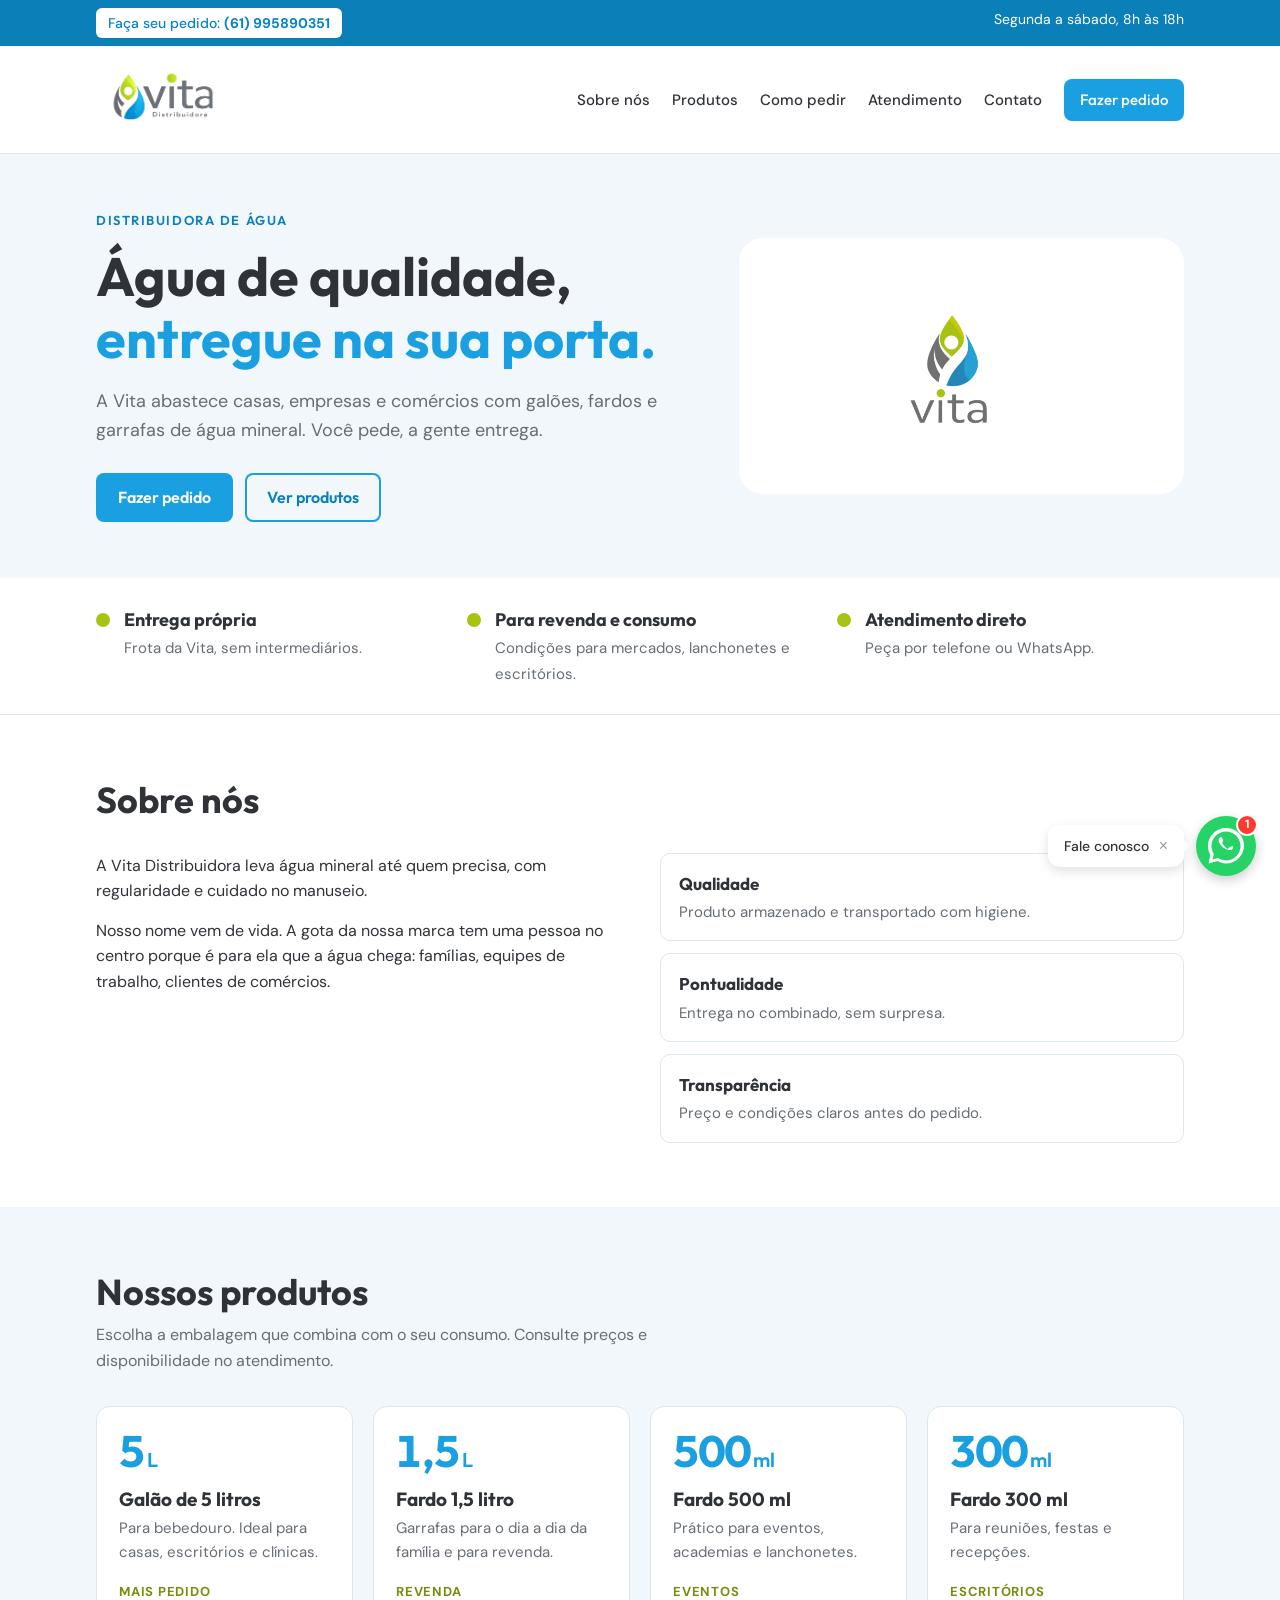
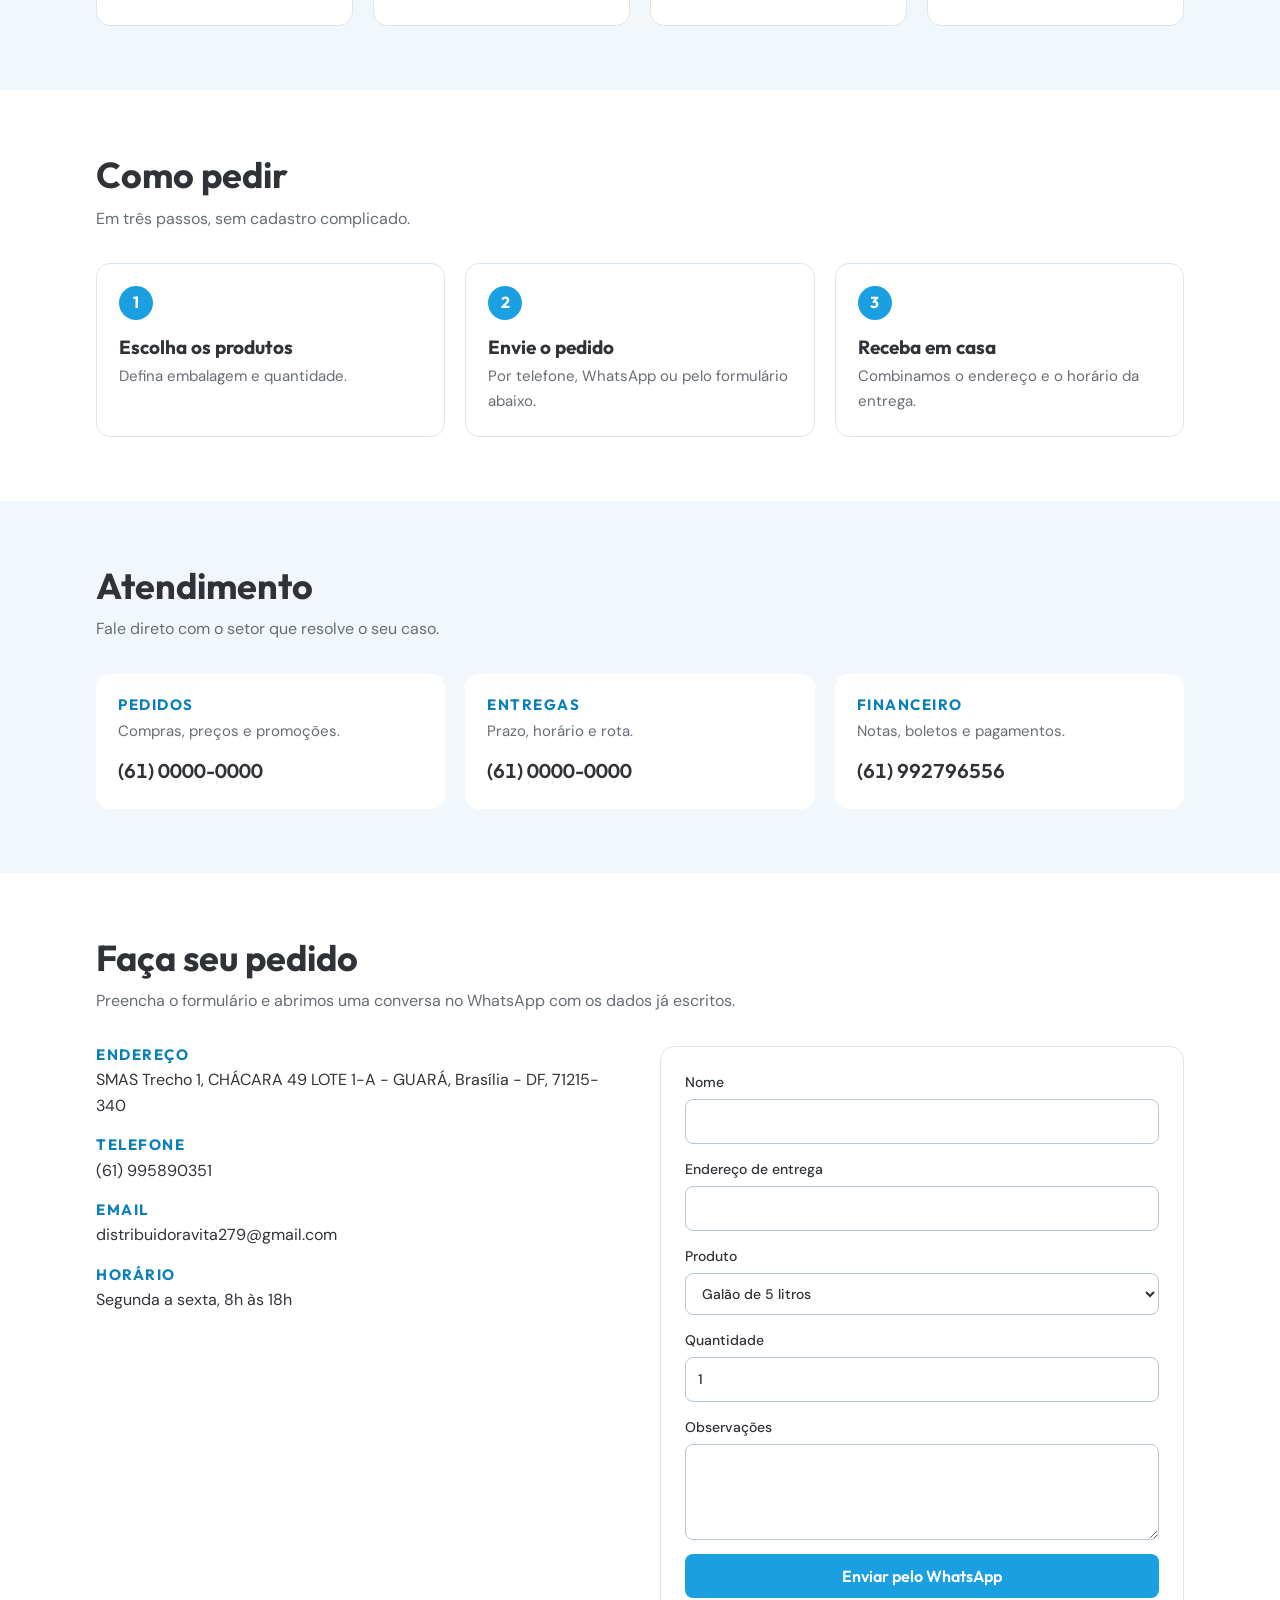
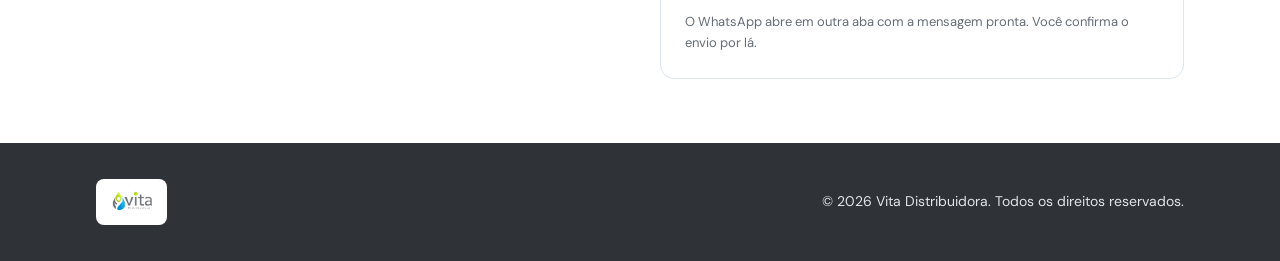
==== index.html @ 611e16b4 "primeiro commit" ====
<!doctype html>
<html lang="pt-BR">
<head>
  <meta charset="utf-8">
  <meta name="viewport" content="width=device-width, initial-scale=1, viewport-fit=cover">
  <title>Vita Distribuidora</title>
  <meta name="description" content="Vita Distribuidora: galões, fardos e garrafas de água mineral entregues na sua porta.">

  <link rel="preconnect" href="https://fonts.googleapis.com">
  <link rel="preconnect" href="https://fonts.gstatic.com" crossorigin>
  <link rel="stylesheet" href="https://fonts.googleapis.com/css2?family=DM+Sans:wght@400;500;700&family=Outfit:wght@400;500;600;700&display=swap">
  <link rel="stylesheet" href="style.css">
</head>





<body>

 <div class="topbar">
    <div class="wrap">
      <a href="https://wa.me/5561995890351?text=Olá!%20Quero%20fazer%20um%20pedido." target="_blank" rel="noopener" class="topbar-whatsapp">
        Faça seu pedido: <b>(61) 995890351</b>
      </a>
      <span>Segunda a sábado, 8h às 18h</span>
    </div>
  </div>

  <header class="site-header">
    <div class="wrap">
      <a class="brand" href="#inicio" aria-label="Vita Distribuidora, início">
        <img src="img/logo-horizontal.png" alt="Vita Distribuidora">
      </a>
      <nav aria-label="Principal">
        <ul class="menu">
          <li class="hide-small"><a href="#sobre">Sobre nós</a></li>
          <li class="hide-small"><a href="#produtos">Produtos</a></li>
          <li class="hide-small"><a href="#pedido">Como pedir</a></li>
          <li class="hide-small"><a href="#atendimento">Atendimento</a></li>
          <li><a href="#contato">Contato</a></li>
          <li><a class="btn" href="#contato">Fazer pedido</a></li>
        </ul>
      </nav>
    </div>
  </header>

  <main id="inicio">

    <section class="hero">
      <div class="wrap">
        <div>
          <p class="eyebrow">Distribuidora de água</p>
          <h1>Água de qualidade, <span>entregue na sua porta.</span></h1>
          <p class="lead">A Vita abastece casas, empresas e comércios com galões, fardos e garrafas de água mineral. Você pede, a gente entrega.</p>
          <div class="actions">
            <a class="btn" href="#contato">Fazer pedido</a>
            <a class="btn ghost" href="#produtos">Ver produtos</a>
          </div>
        </div>
        <div class="art">
          <img src="img/logo-vertical.png" alt="Logo da Vita: gota com uma figura humana">
        </div>
      </div>
    </section>

    <div class="perks">
      <div class="wrap">
        <div class="perk"><i></i><div><b>Entrega própria</b><span>Frota da Vita, sem intermediários.</span></div></div>
        <div class="perk"><i></i><div><b>Para revenda e consumo</b><span>Condições para mercados, lanchonetes e escritórios.</span></div></div>
        <div class="perk"><i></i><div><b>Atendimento direto</b><span>Peça por telefone ou WhatsApp.</span></div></div>
      </div>
    </div>

    <section class="block" id="sobre">
      <div class="wrap">
        <div class="head"><h2>Sobre nós</h2></div>
        <div class="about">
          <div>
            <p>A Vita Distribuidora leva água mineral até quem precisa, com regularidade e cuidado no manuseio.</p>
            <p>Nosso nome vem de vida. A gota da nossa marca tem uma pessoa no centro porque é para ela que a água chega: famílias, equipes de trabalho, clientes de comércios.</p>
          </div>
          <ul class="values">
            <li><b>Qualidade</b><span>Produto armazenado e transportado com higiene.</span></li>
            <li><b>Pontualidade</b><span>Entrega no combinado, sem surpresa.</span></li>
            <li><b>Transparência</b><span>Preço e condições claros antes do pedido.</span></li>
          </ul>
        </div>
      </div>
    </section>

    <section class="block soft" id="produtos">
      <div class="wrap">
        <div class="head">
          <h2>Nossos produtos</h2>
          <p>Escolha a embalagem que combina com o seu consumo. Consulte preços e disponibilidade no atendimento.</p>
        </div>
        <div class="products">
          <article class="product">
            <div class="size">5<small>L</small></div>
            <h3>Galão de 5 litros</h3>
            <p>Para bebedouro. Ideal para casas, escritórios e clínicas.</p>
            <span class="tag">Mais pedido</span>
          </article>
          <article class="product">
            <div class="size">1,5<small>L</small></div>
            <h3>Fardo 1,5 litro</h3>
            <p>Garrafas para o dia a dia da família e para revenda.</p>
            <span class="tag">Revenda</span>
          </article>
          <article class="product">
            <div class="size">500<small>ml</small></div>
            <h3>Fardo 500 ml</h3>
            <p>Prático para eventos, academias e lanchonetes.</p>
            <span class="tag">Eventos</span>
          </article>
          <article class="product">
            <div class="size">300<small>ml</small></div>
            <h3>Fardo 300 ml</h3>
            <p>Para reuniões, festas e recepções.</p>
            <span class="tag">Escritórios</span>
          </article>
        </div>
      </div>
    </section>

    <section class="block" id="pedido">
      <div class="wrap">
        <div class="head">
          <h2>Como pedir</h2>
          <p>Em três passos, sem cadastro complicado.</p>
        </div>
        <ol class="steps">
          <li><b>Escolha os produtos</b><span>Defina embalagem e quantidade.</span></li>
          <li><b>Envie o pedido</b><span>Por telefone, WhatsApp ou pelo formulário abaixo.</span></li>
          <li><b>Receba em casa</b><span>Combinamos o endereço e o horário da entrega.</span></li>
        </ol>
      </div>
    </section>

    <section class="block soft" id="atendimento">
      <div class="wrap">
        <div class="head">
          <h2>Atendimento</h2>
          <p>Fale direto com o setor que resolve o seu caso.</p>
        </div>
        <div class="depts">
          <div class="dept"><h3>Pedidos</h3><p>Compras, preços e promoções.</p><div class="tel">(61) 0000-0000</div></div>
          <div class="dept"><h3>Entregas</h3><p>Prazo, horário e rota.</p><div class="tel">(61) 0000-0000</div></div>
          <div class="dept"><h3>Financeiro</h3><p>Notas, boletos e pagamentos.</p><div class="tel"> (61) 992796556 </div></div>
        </div>
      </div>
    </section>

    <section class="block" id="contato">
      <div class="wrap">
        <div class="head">
          <h2>Faça seu pedido</h2>
          <p>Preencha o formulário e abrimos uma conversa no WhatsApp com os dados já escritos.</p>
        </div>
        <div class="contact">
          <div class="info">
            <div><h3>Endereço</h3><p>SMAS Trecho 1, CHÁCARA 49 LOTE 1-A - GUARÁ, Brasília - DF, 71215-340</p></div>
            <div><h3>Telefone</h3><p>(61) 995890351</p></div>
            <div><h3>Email</h3><p> distribuidoravita279@gmail.com</p></div>
            <div><h3>Horário</h3><p>Segunda a sexta, 8h às 18h</p></div>
          </div>

          <form id="pedido-form">
            <label for="f-nome">Nome
              <input id="f-nome" name="nome" autocomplete="name" required>
            </label>
            <label for="f-end">Endereço de entrega
              <input id="f-end" name="endereco" autocomplete="street-address" required>
            </label>
            <label for="f-prod">Produto
              <select id="f-prod" name="produto">
                <option>Galão de 5 litros</option>
                <option>Fardo 1,5 litro</option>
                <option>Fardo 500 ml</option>
                <option>Fardo 300 ml</option>
              </select>
            </label>
            <label for="f-qtd">Quantidade
              <input id="f-qtd" name="qtd" type="number" min="1" value="1" required>
            </label>
            <label for="f-obs">Observações
              <textarea id="f-obs" name="obs"></textarea>
            </label>
            <button class="btn" type="submit">Enviar pelo WhatsApp</button>
            <p class="note">O WhatsApp abre em outra aba com a mensagem pronta. Você confirma o envio por lá.</p>
          </form>
        </div>
      </div>
    </section>

  </main>

  <footer class="site-footer">
    <div class="wrap">
      <img src="img/logo-horizontal.png" alt="Vita Distribuidora">
      <span>© 2026 Vita Distribuidora. Todos os direitos reservados.</span>
    </div>
  </footer>

  <!-- Chamada para o arquivo JavaScript externo -->
  <script src="script.js"></script>



<!-- Botão Flutuante do WhatsApp -->
<div class="whatsapp-float-container">
  <div class="whatsapp-tooltip">
    <span>Fale conosco</span>
    <button class="whatsapp-close" onclick="this.parentElement.style.display='none';">&times;</button>
  </div>
  <a href="https://wa.me/5561995890351?text=Olá!%20Quero%20fazer%20um%20pedido." target="_blank" rel="noopener" class="whatsapp-float-btn" aria-label="Fale conosco pelo WhatsApp">
    <span class="whatsapp-badge">1</span>
    <!-- Ícone SVG do WhatsApp -->
    <svg viewBox="0 0 32 32" class="whatsapp-icon">
      <path d="M19.11 17.205c-.372 0-1.088 1.39-1.518 1.39a.63.63 0 0 1-.315-.1c-.802-.402-1.675-1.28-2.4-2.03-.994-.977-1.748-2.129-2.246-3.375a.507.507 0 0 1 .11-.582c.135-.135.32-.395.482-.584.163-.192.227-.312.332-.51s.054-.37-.027-.518c-.08-.148-.683-1.646-.936-2.25-.246-.588-.497-.508-.687-.518-.177-.01-.38-.01-.58-.01s-.525.075-.8.37c-.276.295-1.056 1.03-1.056 2.515s1.082 2.92 1.232 3.12c.15.2 2.123 3.24 5.144 4.542 2.872 1.242 3.454.996 4.072.932.617-.064 1.99-.814 2.268-1.597.278-.783.278-1.455.194-1.597-.083-.142-.304-.222-.677-.404z" fill="#FFF"/>
      <path d="M16 0C7.164 0 0 7.164 0 16c0 2.825.736 5.48 2.025 7.794L.5 31.5l7.925-2.072C10.706 30.73 13.292 31.5 16 31.5c8.836 0 16-7.164 16-16S24.836 0 16 0zm0 28.91c-2.457 0-4.735-.706-6.662-1.923l-.478-.303-4.966 1.298 1.324-4.838-.312-.5C3.766 20.472 3.09 18.315 3.09 16c0-7.124 5.786-12.91 12.91-12.91s12.91 5.786 12.91 12.91-5.786 12.91-12.91 12.91z" fill="#FFF"/>
    </svg>
  </a>
</div>



</body>
</html>
---- style.css ----
/* ==========================================================
   Vita Distribuidora — estilos
   Tema claro fixo, para as logos cinza ficarem legíveis.
   ========================================================== */

/* ---------- Variáveis ---------- */
:root {
  --bg: #ffffff;
  --soft: #f1f7fb;
  --ink: #2f3338;
  --muted: #666d75;
  --blue: #1a9fe0;
  --blue-dark: #0b7fb8;
  --green: #a8c312;
  --line: #dce6ee;
  --field-border: #b9c7d2;
  --footer-text: #dfe5ea;
  --font-display: "Outfit", "Segoe UI", system-ui, sans-serif;
  --font-body: "DM Sans", "Segoe UI", system-ui, sans-serif;
  color-scheme: light;
}

/* ---------- Base ---------- */
* { box-sizing: border-box; }
html { scroll-behavior: smooth; }

body {
  background: var(--bg);
  color: var(--ink);
  font-family: var(--font-body);
  font-size: 16px;
  line-height: 1.6;
  margin: 0;
}

h1, h2, h3 {
  font-family: var(--font-display);
  line-height: 1.15;
  margin: 0;
  text-wrap: balance;
  color: var(--ink);
}
p { margin: 0; }
a { color: inherit; }
:focus-visible { outline: 3px solid var(--blue); outline-offset: 2px; }

.wrap {
  max-width: 1120px;
  margin: 0 auto;
  padding-left: max(16px, env(safe-area-inset-left, 0px));
  padding-right: max(16px, env(safe-area-inset-right, 0px));
}

/* ---------- Botões ---------- */
.btn {
  display: inline-block;
  background: var(--blue);
  color: #fff;
  font-family: var(--font-display);
  font-weight: 600;
  font-size: 16px;
  text-decoration: none;
  padding: 12px 22px;
  border-radius: 8px;
  border: 0;
  cursor: pointer;
}
.btn:hover { background: var(--blue-dark); }
.btn.ghost { background: transparent; color: var(--blue-dark); box-shadow: inset 0 0 0 2px var(--blue); }
.btn.ghost:hover { background: var(--soft); }

/* ---------- Barra superior ---------- */
.topbar { background: var(--blue-dark); color: #fff; font-size: 14px; }
.topbar .wrap {
  display: flex;
  justify-content: space-between;
  flex-wrap: wrap;
  gap: 8px 24px;
  padding-block: 8px;
}
.topbar b { font-weight: 700; }

/* ---------- Cabeçalho e menu ---------- */
.site-header {
  background: var(--bg);
  border-bottom: 1px solid var(--line);
  position: sticky;
  top: env(safe-area-inset-top, 0px);
  z-index: 20;
}
/* cobre a área do topo em celulares com entalhe */
body::before {
  content: "";
  position: fixed;
  inset: 0 0 auto;
  height: env(safe-area-inset-top, 0px);
  background: var(--bg);
  z-index: 30;
}
.site-header .wrap {
  display: flex;
  align-items: center;
  justify-content: space-between;
  gap: 16px;
  padding-block: 10px;
}
.brand img { height: 54px; width: auto; display: block; }

.menu { list-style: none; display: flex; align-items: center; gap: 22px; margin: 0; padding: 0; }
.menu a { text-decoration: none; font-weight: 500; font-size: 15px; color: var(--ink); }
.menu a:hover { color: var(--blue-dark); }
.menu .btn { color: #fff; padding: 9px 16px; font-size: 15px; }
.menu .btn:hover { color: #fff; }

/* ---------- Hero ---------- */
.hero { background: var(--soft); }
.hero .wrap {
  display: grid;
  grid-template-columns: 1.15fr 0.85fr;
  gap: 40px;
  align-items: center;
  padding-block: 56px;
}
.eyebrow {
  font-family: var(--font-display);
  font-size: 13px;
  font-weight: 600;
  letter-spacing: 0.12em;
  text-transform: uppercase;
  color: var(--blue-dark);
  margin-bottom: 14px;
}
.hero h1 { font-size: clamp(32px, 5vw, 54px); font-weight: 700; }
.hero h1 span { color: var(--blue); }
.hero .lead { margin-top: 18px; font-size: 18px; color: var(--muted); max-width: 52ch; }
.hero .actions { margin-top: 28px; display: flex; flex-wrap: wrap; gap: 12px; }
.hero .art {
  background: var(--bg);
  border-radius: 24px;
  padding: 28px;
  display: flex;
  justify-content: center;
  min-width: 0;
}
.hero .art img { width: 100%; max-width: 300px; height: auto; display: block; }

/* ---------- Diferenciais ---------- */
.perks { border-bottom: 1px solid var(--line); }
.perks .wrap {
  display: grid;
  grid-template-columns: repeat(3, 1fr);
  gap: 24px;
  padding-block: 28px;
}
.perk { display: flex; align-items: flex-start; gap: 14px; min-width: 0; }
.perk i { flex: none; width: 14px; height: 14px; border-radius: 50%; background: var(--green); margin-top: 7px; }
.perk b { display: block; font-family: var(--font-display); font-size: 18px; }
.perk span { color: var(--muted); font-size: 15px; }

/* ---------- Seções (estrutura comum) ---------- */
.block { padding-block: 64px; scroll-margin-top: 80px; }
.block.soft { background: var(--soft); }
.head { margin-bottom: 32px; max-width: 60ch; }
.head h2 { font-size: clamp(26px, 3.4vw, 36px); font-weight: 700; }
.head p { margin-top: 10px; color: var(--muted); }

/* ---------- Sobre nós ---------- */
.about { display: grid; grid-template-columns: 1fr 1fr; gap: 40px; }
.about > div { min-width: 0; }
.about p + p { margin-top: 14px; }
.values { list-style: none; margin: 0; padding: 0; display: grid; gap: 12px; }
.values li { padding: 16px 18px; background: var(--bg); border: 1px solid var(--line); border-radius: 10px; }
.values b { display: block; font-family: var(--font-display); font-size: 17px; margin-bottom: 2px; }
.values span { color: var(--muted); font-size: 15px; }

/* ---------- Produtos ---------- */
.products { display: grid; grid-template-columns: repeat(4, 1fr); gap: 20px; }
.product {
  background: var(--bg);
  border: 1px solid var(--line);
  border-radius: 14px;
  padding: 22px;
  display: flex;
  flex-direction: column;
  gap: 6px;
  min-width: 0;
}
.product .size {
  font-family: var(--font-display);
  font-weight: 700;
  font-size: 44px;
  line-height: 1;
  color: var(--blue);
  font-variant-numeric: tabular-nums;
}
.product .size small { font-size: 20px; font-weight: 600; margin-left: 2px; }
.product h3 { font-size: 19px; margin-top: 10px; }
.product p { color: var(--muted); font-size: 15px; }
.product .tag {
  margin-top: auto;
  padding-top: 12px;
  font-size: 13px;
  font-weight: 700;
  letter-spacing: 0.06em;
  text-transform: uppercase;
  color: var(--green);
  filter: brightness(0.72);
}

/* ---------- Como pedir ---------- */
.steps {
  list-style: none;
  margin: 0;
  padding: 0;
  display: grid;
  grid-template-columns: repeat(3, 1fr);
  gap: 20px;
  counter-reset: step;
}
.steps li {
  counter-increment: step;
  background: var(--bg);
  border: 1px solid var(--line);
  border-radius: 14px;
  padding: 22px;
  min-width: 0;
}
.steps li::before {
  content: counter(step);
  display: inline-grid;
  place-items: center;
  width: 34px;
  height: 34px;
  border-radius: 50%;
  background: var(--blue);
  color: #fff;
  font-family: var(--font-display);
  font-weight: 700;
  margin-bottom: 12px;
}
.steps b { display: block; font-family: var(--font-display); font-size: 19px; }
.steps span { color: var(--muted); font-size: 15px; }

/* ---------- Atendimento ---------- */
.depts { display: grid; grid-template-columns: repeat(3, 1fr); gap: 20px; }
.dept { background: var(--soft); border-radius: 14px; padding: 22px; min-width: 0; }
.block.soft .dept { background: var(--bg); }
.dept h3 { font-size: 15px; letter-spacing: 0.1em; text-transform: uppercase; color: var(--blue-dark); }
.dept p { margin-top: 6px; color: var(--muted); font-size: 15px; }
.dept .tel {
  margin-top: 12px;
  font-family: var(--font-display);
  font-weight: 600;
  font-size: 20px;
  color: var(--ink);
  font-variant-numeric: tabular-nums;
}

/* ---------- Contato e formulário ---------- */
.contact { display: grid; grid-template-columns: 1fr 1fr; gap: 40px; }
.contact > div, .contact > form { min-width: 0; }
.info { display: grid; gap: 18px; align-content: start; }
.info h3 { font-size: 15px; letter-spacing: 0.1em; text-transform: uppercase; color: var(--blue-dark); margin-bottom: 4px; }

form {
  display: grid;
  gap: 14px;
  background: var(--bg);
  border: 1px solid var(--line);
  border-radius: 14px;
  padding: 24px;
}
label { display: grid; gap: 6px; font-weight: 500; font-size: 14px; }
input, select, textarea {
  font: inherit;
  color: var(--ink);
  background: var(--bg);
  border: 1px solid var(--field-border);
  border-radius: 8px;
  padding: 10px 12px;
  width: 100%;
}
textarea { min-height: 96px; resize: vertical; }
.note { font-size: 13px; color: var(--muted); }

/* ---------- Rodapé ---------- */
.site-footer { background: var(--ink); color: var(--footer-text); padding-block: 36px; font-size: 14px; }
.site-footer .wrap { display: flex; justify-content: space-between; align-items: center; flex-wrap: wrap; gap: 16px 32px; }
.site-footer img { height: 46px; width: auto; display: block; background: #fff; padding: 6px 10px; border-radius: 8px; }

/* ---------- Responsivo ---------- */
@media (max-width: 960px) {
  .products { grid-template-columns: repeat(2, 1fr); }
}

@media (max-width: 820px) {
  .brand img { height: 44px; }
  .menu { flex-wrap: wrap; justify-content: flex-end; gap: 14px; }
  .menu .hide-small { display: none; }

  .hero .wrap { grid-template-columns: 1fr; padding-block: 36px; }
  .hero .art { order: -1; padding: 16px; }
  .hero .art img { max-width: 170px; }

  .about { grid-template-columns: 1fr; gap: 28px; }
  .depts { grid-template-columns: 1fr; }
  .contact { grid-template-columns: 1fr; gap: 28px; }
}

@media (max-width: 720px) {
  .perks .wrap { grid-template-columns: 1fr; gap: 16px; }
  .steps { grid-template-columns: 1fr; }
}

@media (max-width: 520px) {
  .products { grid-template-columns: 1fr; }
}

@media (prefers-reduced-motion: reduce) {
  html { scroll-behavior: auto; }
}

/* Estilo para transformar o texto da barra superior em um botão branco */
.topbar-whatsapp {
  background-color: #ffffff;
  color: #0284c7; /* Cor azul do texto (ajuste conforme o tom do seu site) */
  padding: 4px 12px;
  border-radius: 6px;
  text-decoration: none;
  font-weight: 500;
  display: inline-block;
  transition: background-color 0.2s ease;
}

.topbar-whatsapp:hover {
  background-color: #f1f5f9; /* Tom levemente cinza ao passar o mouse */
}

.site-header .brand img {
  height: auto;      /* Mantém a proporção correta para não distorcer */
  width: 130px;      /* Aumente ou diminua este valor para ajustar o tamanho da logo */
  max-width: 100%;
}


/* Container fixo no canto inferior direito */
.whatsapp-float-container {
  position: fixed;
  bottom: 24px;
  right: 24px;
  z-index: 999;
  display: flex;
  align-items: center;
  gap: 12px;
  font-family: 'DM Sans', sans-serif;
}

/* Botão redondo principal do WhatsApp */
.whatsapp-float-btn {
  width: 60px;
  height: 60px;
  background-color: #25d366;
  border-radius: 50%;
  display: flex;
  align-items: center;
  justify-content: center;
  box-shadow: 0 4px 12px rgba(0, 0, 0, 0.2);
  transition: transform 0.3s ease, background-color 0.3s ease;
  position: relative;
  text-decoration: none;
}

.whatsapp-float-btn:hover {
  transform: scale(1.08);
  background-color: #20ba5a;
}

.whatsapp-icon {
  width: 36px;
  height: 36px;
}

/* Bolinha de notificação vermelha */
.whatsapp-badge {
  position: absolute;
  top: -2px;
  right: -2px;
  background-color: #ff3b30;
  color: white;
  font-size: 12px;
  font-weight: bold;
  width: 22px;
  height: 22px;
  border-radius: 50%;
  display: flex;
  align-items: center;
  justify-content: center;
  border: 2px solid white;
}

/* Balãozinho de texto "Fale conosco" */
.whatsapp-tooltip {
  background: white;
  padding: 10px 16px;
  border-radius: 12px;
  box-shadow: 0 4px 12px rgba(0, 0, 0, 0.12);
  display: flex;
  align-items: center;
  gap: 10px;
  font-weight: 500;
  color: #333;
  font-size: 14px;
  position: relative;
  animation: fadeIn 0.5s ease;
}

/* Seta do balão apontando para o botão */
.whatsapp-tooltip::after {
  content: '';
  position: absolute;
  right: -6px;
  top: 50%;
  transform: translateY(-50%);
  border-width: 6px 0 6px 6px;
  border-style: solid;
  border-color: transparent transparent transparent white;
}

/* Botão de fechar (X) da caixinha */
.whatsapp-close {
  background: none;
  border: none;
  font-size: 16px;
  color: #999;
  cursor: pointer;
  padding: 0;
  line-height: 1;
}

.whatsapp-close:hover {
  color: #333;
}

@keyframes fadeIn {
  from { opacity: 0; transform: translateY(10px); }
  to { opacity: 1; transform: translateY(0); }
}
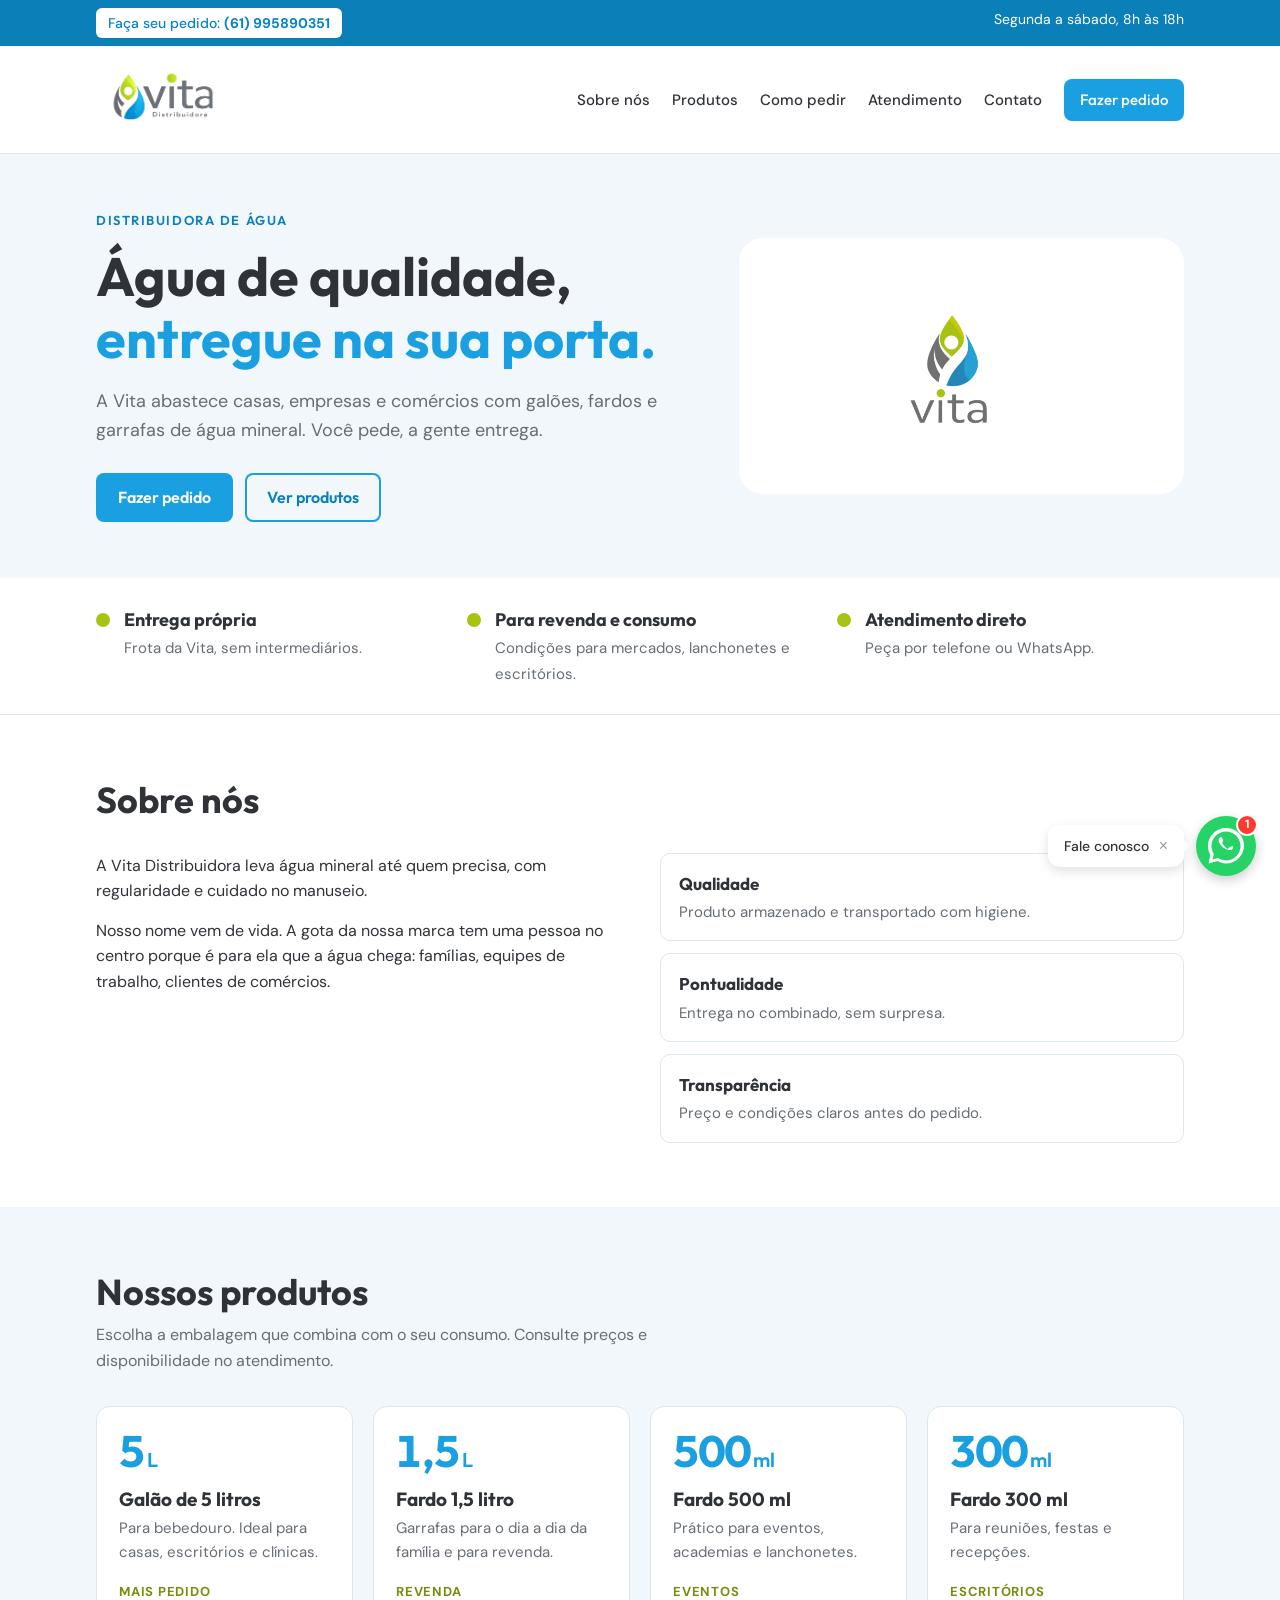
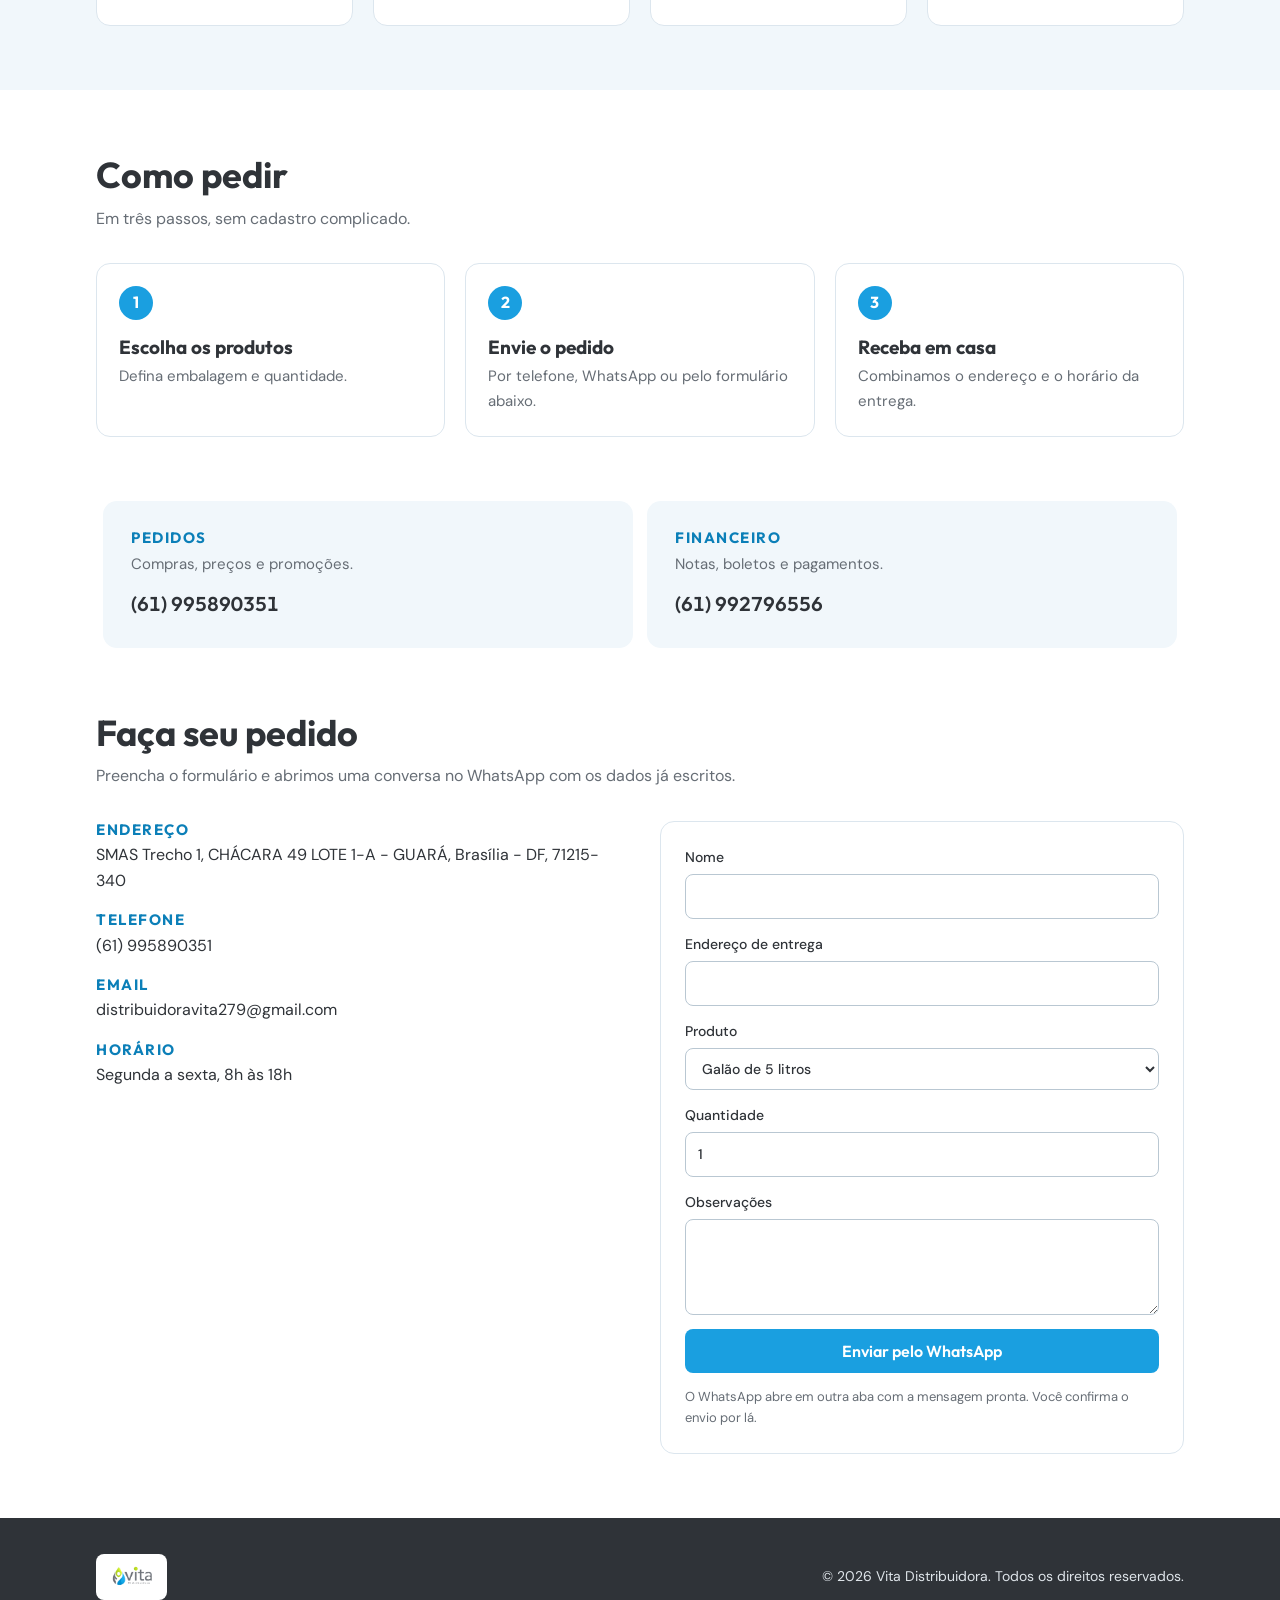
==== commit ec405781: "barra de contatos" ====
--- a/index.html
+++ b/index.html
@@ -138,19 +138,19 @@
       </div>
     </section>
 
-    <section class="block soft" id="atendimento">
-      <div class="wrap">
-        <div class="head">
-          <h2>Atendimento</h2>
-          <p>Fale direto com o setor que resolve o seu caso.</p>
-        </div>
-        <div class="depts">
-          <div class="dept"><h3>Pedidos</h3><p>Compras, preços e promoções.</p><div class="tel">(61) 0000-0000</div></div>
-          <div class="dept"><h3>Entregas</h3><p>Prazo, horário e rota.</p><div class="tel">(61) 0000-0000</div></div>
-          <div class="dept"><h3>Financeiro</h3><p>Notas, boletos e pagamentos.</p><div class="tel"> (61) 992796556 </div></div>
-        </div>
-      </div>
-    </section>
+<div class="depts">
+  <div class="dept">
+    <h3>Pedidos</h3>
+    <p>Compras, preços e promoções.</p>
+    <a href="https://wa.me/5561995890351?text=Olá!%20Gostaria%20de%20fazer%20um%20pedido." target="_blank" rel="noopener" class="tel">(61) 995890351</a>
+  </div>
+  
+  <div class="dept">
+    <h3>Financeiro</h3>
+    <p>Notas, boletos e pagamentos.</p>
+    <a href="https://wa.me/5561992796556?text=Olá!%20Preciso%20de%20suporte%20financeiro." target="_blank" rel="noopener" class="tel">(61) 992796556</a>
+  </div>
+</div>
 
     <section class="block" id="contato">
       <div class="wrap">
--- a/style.css
+++ b/style.css
@@ -242,16 +242,47 @@
 .steps span { color: var(--muted); font-size: 15px; }
 
 /* ---------- Atendimento ---------- */
-.depts { display: grid; grid-template-columns: repeat(3, 1fr); gap: 20px; }
-.dept { background: var(--soft); border-radius: 14px; padding: 22px; min-width: 0; }
+/* Centraliza o título e o texto de apoio da seção */
+#atendimento .head {
+  text-align: center;
+  margin-bottom: 32px;
+}
+
+.depts { 
+  display: grid; 
+  /* Aumentado a largura mínima (320px) e máxima (450px) para esticar os cards */
+  grid-template-columns: repeat(auto-fit, minmax(490px, 530px)); 
+  gap: 14px; 
+  justify-content: center; /* Centraliza os dois cards na tela */
+}
+
+.dept { 
+  background: var(--soft); 
+  border-radius: 14px; 
+  padding: 28px; /* Aumentado o espaçamento interno para dar mais destaque */
+  min-width: 0; 
+}
+
 .block.soft .dept { background: var(--bg); }
-.dept h3 { font-size: 15px; letter-spacing: 0.1em; text-transform: uppercase; color: var(--blue-dark); }
-.dept p { margin-top: 6px; color: var(--muted); font-size: 15px; }
+
+.dept h3 { 
+  font-size: 15px; 
+  letter-spacing: 0.1em; 
+  text-transform: uppercase; 
+  color: var(--blue-dark); 
+}
+
+.dept p { 
+  margin-top: 6px; 
+  color: var(--muted); 
+  font-size: 15px; 
+}
+
 .dept .tel {
   margin-top: 12px;
   font-family: var(--font-display);
   font-weight: 600;
-  font-size: 20px;
+  font-size: 40px;
   color: var(--ink);
   font-variant-numeric: tabular-nums;
 }
@@ -444,4 +475,19 @@
 @keyframes fadeIn {
   from { opacity: 0; transform: translateY(10px); }
   to { opacity: 1; transform: translateY(0); }
+}
+
+.dept .tel {
+  margin-top: 12px;
+  font-family: var(--font-display);
+  font-weight: 600;
+  font-size: 20px;
+  color: var(--ink);
+  font-variant-numeric: tabular-nums;
+  text-decoration: none; /* Remove o sublinhado do link */
+  display: inline-block;
+}
+
+.dept .tel:hover {
+  color: var(--blue-dark, #0056b3); /* Dá um leve destaque ao passar o mouse */
 }
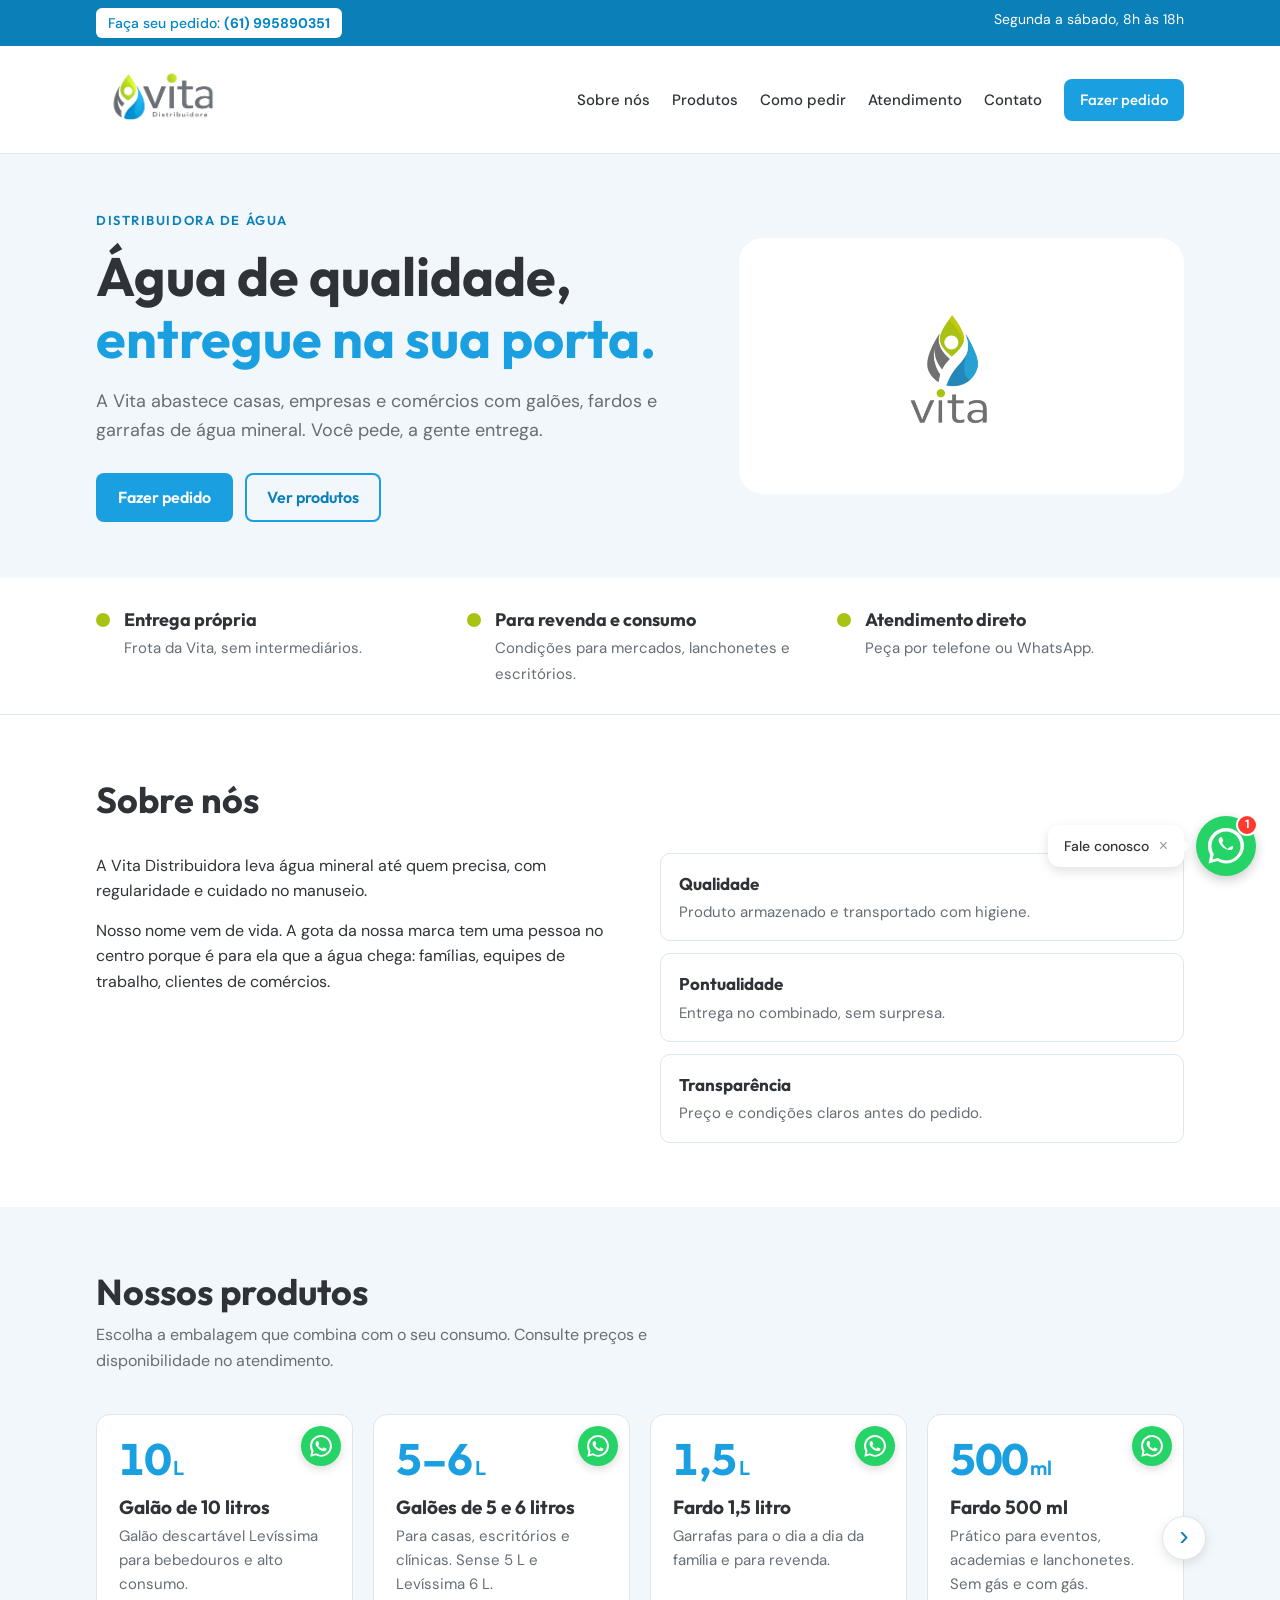
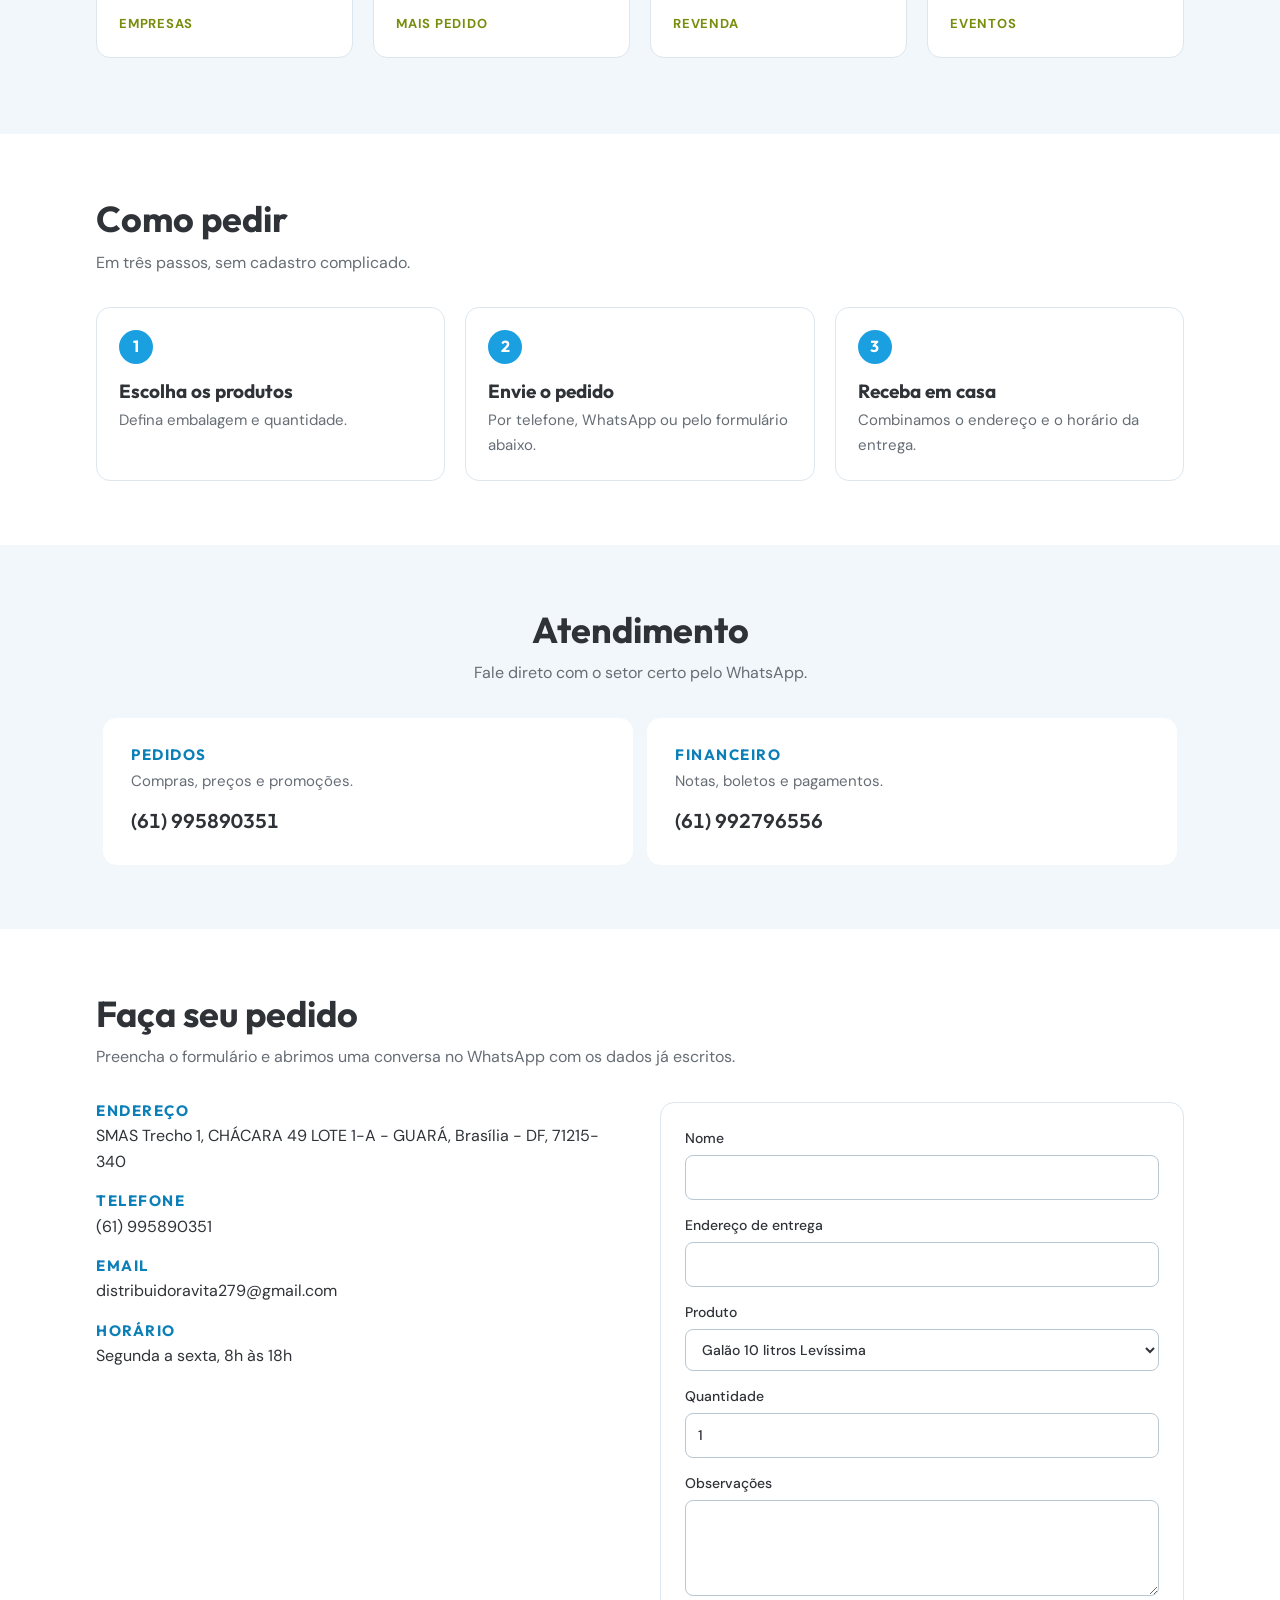
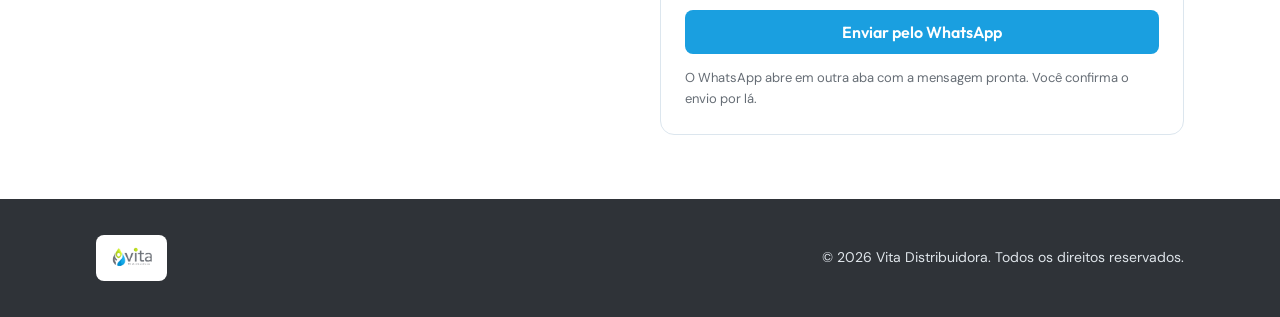
==== commit c3ac0828: "Páginas de produto, carrossel e pedidos pelo WhatsApp - Corrige o espaçamento: restaura as seções Pr" ====
--- a/index.html
+++ b/index.html
@@ -95,31 +95,81 @@
           <h2>Nossos produtos</h2>
           <p>Escolha a embalagem que combina com o seu consumo. Consulte preços e disponibilidade no atendimento.</p>
         </div>
-        <div class="products">
-          <article class="product">
-            <div class="size">5<small>L</small></div>
-            <h3>Galão de 5 litros</h3>
-            <p>Para bebedouro. Ideal para casas, escritórios e clínicas.</p>
-            <span class="tag">Mais pedido</span>
-          </article>
-          <article class="product">
-            <div class="size">1,5<small>L</small></div>
-            <h3>Fardo 1,5 litro</h3>
-            <p>Garrafas para o dia a dia da família e para revenda.</p>
-            <span class="tag">Revenda</span>
-          </article>
-          <article class="product">
-            <div class="size">500<small>ml</small></div>
-            <h3>Fardo 500 ml</h3>
-            <p>Prático para eventos, academias e lanchonetes.</p>
-            <span class="tag">Eventos</span>
-          </article>
-          <article class="product">
-            <div class="size">300<small>ml</small></div>
-            <h3>Fardo 300 ml</h3>
-            <p>Para reuniões, festas e recepções.</p>
-            <span class="tag">Escritórios</span>
-          </article>
+
+        <div class="carousel">
+          <button class="carousel-btn prev" type="button" aria-label="Produtos anteriores">&#8249;</button>
+          <div class="products" id="products-track">
+          <div class="product-wrap">
+            <a href="produto-10l.html" class="product">
+              <div class="size">10<small>L</small></div>
+              <h3>Galão de 10 litros</h3>
+              <p>Galão descartável Levíssima para bebedouros e alto consumo.</p>
+              <span class="tag">Empresas</span>
+            </a>
+            <a class="wpp-corner" href="https://wa.me/5561995890351?text=Ol%C3%A1%2C%20vim%20pelo%20site%2C%20quero%20Gal%C3%A3o%20de%2010%20litros%20Lev%C3%ADssima." target="_blank" rel="noopener" aria-label="Pedir Galão de 10 litros Levíssima pelo WhatsApp"><svg viewBox="0 0 32 32" aria-hidden="true"><path d="M16 0C7.164 0 0 7.164 0 16c0 2.825.736 5.48 2.025 7.794L.5 31.5l7.925-2.072A15.9 15.9 0 0 0 16 31.5c8.836 0 16-7.164 16-15.5S24.836 0 16 0zm0 28.91a12.85 12.85 0 0 1-6.662-1.923l-.478-.303-4.966 1.298 1.324-4.838-.312-.5A12.84 12.84 0 0 1 3.09 16C3.09 8.876 8.876 3.09 16 3.09S28.91 8.876 28.91 16 23.124 28.91 16 28.91zm7.07-9.6c-.39-.19-2.29-1.13-2.64-1.26-.36-.13-.62-.19-.88.19-.26.39-1 1.26-1.23 1.52-.23.26-.45.29-.84.1-.39-.2-1.64-.6-3.12-1.93-1.15-1.03-1.93-2.3-2.16-2.69-.23-.39-.02-.6.17-.79.18-.18.39-.45.58-.68.2-.23.26-.39.39-.65.13-.26.07-.49-.03-.68-.1-.2-.88-2.12-1.2-2.9-.32-.76-.64-.66-.88-.67h-.75c-.26 0-.68.1-1.04.49-.36.39-1.36 1.33-1.36 3.24s1.4 3.76 1.59 4.02c.2.26 2.75 4.2 6.66 5.89.93.4 1.66.64 2.23.82.94.3 1.79.26 2.46.16.75-.11 2.29-.94 2.62-1.84.32-.91.32-1.68.23-1.84-.1-.16-.36-.26-.75-.45z" fill="#fff"/></svg></a>
+          </div>
+
+          <div class="product-wrap">
+            <a href="produto-5l.html" class="product">
+              <div class="size">5–6<small>L</small></div>
+              <h3>Galões de 5 e 6 litros</h3>
+              <p>Para casas, escritórios e clínicas. Sense 5 L e Levíssima 6 L.</p>
+              <span class="tag">Mais pedido</span>
+            </a>
+            <a class="wpp-corner" href="https://wa.me/5561995890351?text=Ol%C3%A1%2C%20vim%20pelo%20site%2C%20quero%20Gal%C3%A3o%20de%205%20ou%206%20litros." target="_blank" rel="noopener" aria-label="Pedir Galão de 5 ou 6 litros pelo WhatsApp"><svg viewBox="0 0 32 32" aria-hidden="true"><path d="M16 0C7.164 0 0 7.164 0 16c0 2.825.736 5.48 2.025 7.794L.5 31.5l7.925-2.072A15.9 15.9 0 0 0 16 31.5c8.836 0 16-7.164 16-15.5S24.836 0 16 0zm0 28.91a12.85 12.85 0 0 1-6.662-1.923l-.478-.303-4.966 1.298 1.324-4.838-.312-.5A12.84 12.84 0 0 1 3.09 16C3.09 8.876 8.876 3.09 16 3.09S28.91 8.876 28.91 16 23.124 28.91 16 28.91zm7.07-9.6c-.39-.19-2.29-1.13-2.64-1.26-.36-.13-.62-.19-.88.19-.26.39-1 1.26-1.23 1.52-.23.26-.45.29-.84.1-.39-.2-1.64-.6-3.12-1.93-1.15-1.03-1.93-2.3-2.16-2.69-.23-.39-.02-.6.17-.79.18-.18.39-.45.58-.68.2-.23.26-.39.39-.65.13-.26.07-.49-.03-.68-.1-.2-.88-2.12-1.2-2.9-.32-.76-.64-.66-.88-.67h-.75c-.26 0-.68.1-1.04.49-.36.39-1.36 1.33-1.36 3.24s1.4 3.76 1.59 4.02c.2.26 2.75 4.2 6.66 5.89.93.4 1.66.64 2.23.82.94.3 1.79.26 2.46.16.75-.11 2.29-.94 2.62-1.84.32-.91.32-1.68.23-1.84-.1-.16-.36-.26-.75-.45z" fill="#fff"/></svg></a>
+          </div>
+
+          <div class="product-wrap">
+            <a href="produto-15l.html" class="product">
+              <div class="size">1,5<small>L</small></div>
+              <h3>Fardo 1,5 litro</h3>
+              <p>Garrafas para o dia a dia da família e para revenda.</p>
+              <span class="tag">Revenda</span>
+            </a>
+            <a class="wpp-corner" href="https://wa.me/5561995890351?text=Ol%C3%A1%2C%20vim%20pelo%20site%2C%20quero%20Fardo%20de%201%2C5%20litro." target="_blank" rel="noopener" aria-label="Pedir Fardo de 1,5 litro pelo WhatsApp"><svg viewBox="0 0 32 32" aria-hidden="true"><path d="M16 0C7.164 0 0 7.164 0 16c0 2.825.736 5.48 2.025 7.794L.5 31.5l7.925-2.072A15.9 15.9 0 0 0 16 31.5c8.836 0 16-7.164 16-15.5S24.836 0 16 0zm0 28.91a12.85 12.85 0 0 1-6.662-1.923l-.478-.303-4.966 1.298 1.324-4.838-.312-.5A12.84 12.84 0 0 1 3.09 16C3.09 8.876 8.876 3.09 16 3.09S28.91 8.876 28.91 16 23.124 28.91 16 28.91zm7.07-9.6c-.39-.19-2.29-1.13-2.64-1.26-.36-.13-.62-.19-.88.19-.26.39-1 1.26-1.23 1.52-.23.26-.45.29-.84.1-.39-.2-1.64-.6-3.12-1.93-1.15-1.03-1.93-2.3-2.16-2.69-.23-.39-.02-.6.17-.79.18-.18.39-.45.58-.68.2-.23.26-.39.39-.65.13-.26.07-.49-.03-.68-.1-.2-.88-2.12-1.2-2.9-.32-.76-.64-.66-.88-.67h-.75c-.26 0-.68.1-1.04.49-.36.39-1.36 1.33-1.36 3.24s1.4 3.76 1.59 4.02c.2.26 2.75 4.2 6.66 5.89.93.4 1.66.64 2.23.82.94.3 1.79.26 2.46.16.75-.11 2.29-.94 2.62-1.84.32-.91.32-1.68.23-1.84-.1-.16-.36-.26-.75-.45z" fill="#fff"/></svg></a>
+          </div>
+
+          <div class="product-wrap">
+            <a href="produto-500ml.html" class="product">
+              <div class="size">500<small>ml</small></div>
+              <h3>Fardo 500 ml</h3>
+              <p>Prático para eventos, academias e lanchonetes. Sem gás e com gás.</p>
+              <span class="tag">Eventos</span>
+            </a>
+            <a class="wpp-corner" href="https://wa.me/5561995890351?text=Ol%C3%A1%2C%20vim%20pelo%20site%2C%20quero%20Fardo%20de%20500%20ml." target="_blank" rel="noopener" aria-label="Pedir Fardo de 500 ml pelo WhatsApp"><svg viewBox="0 0 32 32" aria-hidden="true"><path d="M16 0C7.164 0 0 7.164 0 16c0 2.825.736 5.48 2.025 7.794L.5 31.5l7.925-2.072A15.9 15.9 0 0 0 16 31.5c8.836 0 16-7.164 16-15.5S24.836 0 16 0zm0 28.91a12.85 12.85 0 0 1-6.662-1.923l-.478-.303-4.966 1.298 1.324-4.838-.312-.5A12.84 12.84 0 0 1 3.09 16C3.09 8.876 8.876 3.09 16 3.09S28.91 8.876 28.91 16 23.124 28.91 16 28.91zm7.07-9.6c-.39-.19-2.29-1.13-2.64-1.26-.36-.13-.62-.19-.88.19-.26.39-1 1.26-1.23 1.52-.23.26-.45.29-.84.1-.39-.2-1.64-.6-3.12-1.93-1.15-1.03-1.93-2.3-2.16-2.69-.23-.39-.02-.6.17-.79.18-.18.39-.45.58-.68.2-.23.26-.39.39-.65.13-.26.07-.49-.03-.68-.1-.2-.88-2.12-1.2-2.9-.32-.76-.64-.66-.88-.67h-.75c-.26 0-.68.1-1.04.49-.36.39-1.36 1.33-1.36 3.24s1.4 3.76 1.59 4.02c.2.26 2.75 4.2 6.66 5.89.93.4 1.66.64 2.23.82.94.3 1.79.26 2.46.16.75-.11 2.29-.94 2.62-1.84.32-.91.32-1.68.23-1.84-.1-.16-.36-.26-.75-.45z" fill="#fff"/></svg></a>
+          </div>
+
+          <div class="product-wrap">
+            <a href="produto-300ml.html" class="product">
+              <div class="size">300<small>ml</small></div>
+              <h3>Fardo 300 ml</h3>
+              <p>Para reuniões, festas e recepções. Sem gás e com gás.</p>
+              <span class="tag">Escritórios</span>
+            </a>
+            <a class="wpp-corner" href="https://wa.me/5561995890351?text=Ol%C3%A1%2C%20vim%20pelo%20site%2C%20quero%20Fardo%20de%20300%20ml." target="_blank" rel="noopener" aria-label="Pedir Fardo de 300 ml pelo WhatsApp"><svg viewBox="0 0 32 32" aria-hidden="true"><path d="M16 0C7.164 0 0 7.164 0 16c0 2.825.736 5.48 2.025 7.794L.5 31.5l7.925-2.072A15.9 15.9 0 0 0 16 31.5c8.836 0 16-7.164 16-15.5S24.836 0 16 0zm0 28.91a12.85 12.85 0 0 1-6.662-1.923l-.478-.303-4.966 1.298 1.324-4.838-.312-.5A12.84 12.84 0 0 1 3.09 16C3.09 8.876 8.876 3.09 16 3.09S28.91 8.876 28.91 16 23.124 28.91 16 28.91zm7.07-9.6c-.39-.19-2.29-1.13-2.64-1.26-.36-.13-.62-.19-.88.19-.26.39-1 1.26-1.23 1.52-.23.26-.45.29-.84.1-.39-.2-1.64-.6-3.12-1.93-1.15-1.03-1.93-2.3-2.16-2.69-.23-.39-.02-.6.17-.79.18-.18.39-.45.58-.68.2-.23.26-.39.39-.65.13-.26.07-.49-.03-.68-.1-.2-.88-2.12-1.2-2.9-.32-.76-.64-.66-.88-.67h-.75c-.26 0-.68.1-1.04.49-.36.39-1.36 1.33-1.36 3.24s1.4 3.76 1.59 4.02c.2.26 2.75 4.2 6.66 5.89.93.4 1.66.64 2.23.82.94.3 1.79.26 2.46.16.75-.11 2.29-.94 2.62-1.84.32-.91.32-1.68.23-1.84-.1-.16-.36-.26-.75-.45z" fill="#fff"/></svg></a>
+          </div>
+
+          <div class="product-wrap">
+            <a href="produto-240ml.html" class="product">
+              <div class="size">240<small>ml</small></div>
+              <h3>Fardo 240 ml</h3>
+              <p>Garrafinha Sense para lancheiras, reuniões e eventos.</p>
+              <span class="tag">Sense</span>
+            </a>
+            <a class="wpp-corner" href="https://wa.me/5561995890351?text=Ol%C3%A1%2C%20vim%20pelo%20site%2C%20quero%20Fardo%20de%20240%20ml%20Lindoya%20Ver%C3%A3o%20Sense." target="_blank" rel="noopener" aria-label="Pedir Fardo de 240 ml Lindoya Verão Sense pelo WhatsApp"><svg viewBox="0 0 32 32" aria-hidden="true"><path d="M16 0C7.164 0 0 7.164 0 16c0 2.825.736 5.48 2.025 7.794L.5 31.5l7.925-2.072A15.9 15.9 0 0 0 16 31.5c8.836 0 16-7.164 16-15.5S24.836 0 16 0zm0 28.91a12.85 12.85 0 0 1-6.662-1.923l-.478-.303-4.966 1.298 1.324-4.838-.312-.5A12.84 12.84 0 0 1 3.09 16C3.09 8.876 8.876 3.09 16 3.09S28.91 8.876 28.91 16 23.124 28.91 16 28.91zm7.07-9.6c-.39-.19-2.29-1.13-2.64-1.26-.36-.13-.62-.19-.88.19-.26.39-1 1.26-1.23 1.52-.23.26-.45.29-.84.1-.39-.2-1.64-.6-3.12-1.93-1.15-1.03-1.93-2.3-2.16-2.69-.23-.39-.02-.6.17-.79.18-.18.39-.45.58-.68.2-.23.26-.39.39-.65.13-.26.07-.49-.03-.68-.1-.2-.88-2.12-1.2-2.9-.32-.76-.64-.66-.88-.67h-.75c-.26 0-.68.1-1.04.49-.36.39-1.36 1.33-1.36 3.24s1.4 3.76 1.59 4.02c.2.26 2.75 4.2 6.66 5.89.93.4 1.66.64 2.23.82.94.3 1.79.26 2.46.16.75-.11 2.29-.94 2.62-1.84.32-.91.32-1.68.23-1.84-.1-.16-.36-.26-.75-.45z" fill="#fff"/></svg></a>
+          </div>
+
+          <div class="product-wrap">
+            <a href="produto-copos.html" class="product">
+              <div class="size">Copos</div>
+              <h3>Copos de água</h3>
+              <p>Copos lacrados de 200 ml e 300 ml para eventos e recepções.</p>
+              <span class="tag">Copos</span>
+            </a>
+            <a class="wpp-corner" href="https://wa.me/5561995890351?text=Ol%C3%A1%2C%20vim%20pelo%20site%2C%20quero%20Copos%20de%20%C3%A1gua%20Lev%C3%ADssima." target="_blank" rel="noopener" aria-label="Pedir Copos de água Levíssima pelo WhatsApp"><svg viewBox="0 0 32 32" aria-hidden="true"><path d="M16 0C7.164 0 0 7.164 0 16c0 2.825.736 5.48 2.025 7.794L.5 31.5l7.925-2.072A15.9 15.9 0 0 0 16 31.5c8.836 0 16-7.164 16-15.5S24.836 0 16 0zm0 28.91a12.85 12.85 0 0 1-6.662-1.923l-.478-.303-4.966 1.298 1.324-4.838-.312-.5A12.84 12.84 0 0 1 3.09 16C3.09 8.876 8.876 3.09 16 3.09S28.91 8.876 28.91 16 23.124 28.91 16 28.91zm7.07-9.6c-.39-.19-2.29-1.13-2.64-1.26-.36-.13-.62-.19-.88.19-.26.39-1 1.26-1.23 1.52-.23.26-.45.29-.84.1-.39-.2-1.64-.6-3.12-1.93-1.15-1.03-1.93-2.3-2.16-2.69-.23-.39-.02-.6.17-.79.18-.18.39-.45.58-.68.2-.23.26-.39.39-.65.13-.26.07-.49-.03-.68-.1-.2-.88-2.12-1.2-2.9-.32-.76-.64-.66-.88-.67h-.75c-.26 0-.68.1-1.04.49-.36.39-1.36 1.33-1.36 3.24s1.4 3.76 1.59 4.02c.2.26 2.75 4.2 6.66 5.89.93.4 1.66.64 2.23.82.94.3 1.79.26 2.46.16.75-.11 2.29-.94 2.62-1.84.32-.91.32-1.68.23-1.84-.1-.16-.36-.26-.75-.45z" fill="#fff"/></svg></a>
+          </div>
+          </div>
+          <button class="carousel-btn next" type="button" aria-label="Próximos produtos">&#8250;</button>
         </div>
       </div>
     </section>
@@ -138,6 +188,12 @@
       </div>
     </section>
 
+    <section class="block soft" id="atendimento">
+      <div class="wrap">
+        <div class="head">
+          <h2>Atendimento</h2>
+          <p>Fale direto com o setor certo pelo WhatsApp.</p>
+        </div>
 <div class="depts">
   <div class="dept">
     <h3>Pedidos</h3>
@@ -151,6 +207,8 @@
     <a href="https://wa.me/5561992796556?text=Olá!%20Preciso%20de%20suporte%20financeiro." target="_blank" rel="noopener" class="tel">(61) 992796556</a>
   </div>
 </div>
+      </div>
+    </section>
 
     <section class="block" id="contato">
       <div class="wrap">
@@ -175,10 +233,23 @@
             </label>
             <label for="f-prod">Produto
               <select id="f-prod" name="produto">
-                <option>Galão de 5 litros</option>
+                <option>Galão 10 litros Levíssima</option>
+                <option>Galão 5 litros Sense</option>
+                <option>Galão 6 litros Levíssima</option>
                 <option>Fardo 1,5 litro</option>
-                <option>Fardo 500 ml</option>
-                <option>Fardo 300 ml</option>
+                <option>Fardo 1,5 litro Sense</option>
+                <option>Fardo 1,5 litro Levíssima sem gás</option>
+                <option>Fardo 1,5 litro Levíssima com gás</option>
+                <option>Fardo 500 ml sem gás</option>
+                <option>Fardo 500 ml com gás</option>
+                <option>Fardo 510 ml Sense</option>
+                <option>Fardo 510 ml Levíssima sem gás</option>
+                <option>Fardo 510 ml Levíssima com gás</option>
+                <option>Fardo 300 ml sem gás</option>
+                <option>Fardo 300 ml com gás</option>
+                <option>Fardo 240 ml Sense</option>
+                <option>Copos 200 ml Levíssima</option>
+                <option>Copos 300 ml Levíssima</option>
               </select>
             </label>
             <label for="f-qtd">Quantidade
@@ -203,8 +274,31 @@
     </div>
   </footer>
 
+  <script>
+    // Carrossel de produtos: setas rolam um card por vez
+    (function () {
+      var track = document.getElementById("products-track");
+      if (!track) return;
+      var prev = document.querySelector(".carousel-btn.prev");
+      var next = document.querySelector(".carousel-btn.next");
+      function step() {
+        var card = track.querySelector(".product");
+        return card ? card.getBoundingClientRect().width + 20 : track.clientWidth;
+      }
+      function update() {
+        prev.disabled = track.scrollLeft <= 2;
+        next.disabled = track.scrollLeft + track.clientWidth >= track.scrollWidth - 2;
+      }
+      prev.addEventListener("click", function () { track.scrollBy({ left: -step(), behavior: "smooth" }); });
+      next.addEventListener("click", function () { track.scrollBy({ left: step(), behavior: "smooth" }); });
+      track.addEventListener("scroll", update, { passive: true });
+      window.addEventListener("resize", update);
+      update();
+    })();
+  </script>
+
   <!-- Chamada para o arquivo JavaScript externo -->
-  <script src="script.js"></script>
+  <script src="code.js"></script>
 
 
 
--- a/style.css
+++ b/style.css
@@ -174,7 +174,69 @@
 .values span { color: var(--muted); font-size: 15px; }
 
 /* ---------- Produtos ---------- */
-.products { display: grid; grid-template-columns: repeat(4, 1fr); gap: 20px; }
+/* Carrossel: 4 cards visíveis no computador, o resto rola para o lado */
+.carousel { position: relative; }
+.products {
+  --visible: 4;
+  display: flex;
+  gap: 20px;
+  overflow-x: auto;
+  scroll-snap-type: x mandatory;
+  scroll-behavior: smooth;
+  scrollbar-width: none;
+  padding-block: 8px 12px; /* espaço para a sombra/elevação do hover */
+}
+.products::-webkit-scrollbar { display: none; }
+.products > .product-wrap {
+  flex: 0 0 calc((100% - (var(--visible) - 1) * 20px) / var(--visible));
+  scroll-snap-align: start;
+  position: relative;
+  display: flex;
+}
+.product-wrap > .product { flex: 1; }
+
+/* Ícone do WhatsApp no canto dos cards e da foto do produto */
+.wpp-corner {
+  position: absolute;
+  top: 12px;
+  right: 12px;
+  z-index: 1;
+  width: 40px;
+  height: 40px;
+  border-radius: 50%;
+  background: #25d366;
+  display: grid;
+  place-items: center;
+  box-shadow: 0 3px 10px rgba(0, 0, 0, 0.15);
+  transition: transform 0.2s ease, background-color 0.2s ease;
+}
+.wpp-corner:hover { transform: scale(1.1); background: #20ba5a; }
+.wpp-corner svg { width: 22px; height: 22px; display: block; }
+.product-wrap:hover .product { transform: translateY(-5px); box-shadow: 0 10px 25px rgba(0, 0, 0, 0.08); }
+.product-wrap:hover .wpp-corner { top: 7px; }
+.carousel-btn {
+  position: absolute;
+  top: 50%;
+  transform: translateY(-50%);
+  z-index: 2;
+  width: 44px;
+  height: 44px;
+  border-radius: 50%;
+  border: 1px solid var(--line);
+  background: var(--bg);
+  color: var(--blue-dark);
+  font-size: 28px;
+  line-height: 1;
+  cursor: pointer;
+  box-shadow: 0 4px 12px rgba(0, 0, 0, 0.1);
+  display: grid;
+  place-items: center;
+  padding: 0 0 4px;
+}
+.carousel-btn.prev { left: -22px; }
+.carousel-btn.next { right: -22px; }
+.carousel-btn:hover { background: var(--soft); }
+.carousel-btn:disabled { opacity: 0; pointer-events: none; }
 .product {
   background: var(--bg);
   border: 1px solid var(--line);
@@ -245,13 +307,14 @@
 /* Centraliza o título e o texto de apoio da seção */
 #atendimento .head {
   text-align: center;
+  margin-inline: auto;
   margin-bottom: 32px;
 }
 
 .depts { 
   display: grid; 
   /* Aumentado a largura mínima (320px) e máxima (450px) para esticar os cards */
-  grid-template-columns: repeat(auto-fit, minmax(490px, 530px)); 
+  grid-template-columns: repeat(auto-fit, minmax(min(100%, 420px), 530px));
   gap: 14px; 
   justify-content: center; /* Centraliza os dois cards na tela */
 }
@@ -321,7 +384,9 @@
 
 /* ---------- Responsivo ---------- */
 @media (max-width: 960px) {
-  .products { grid-template-columns: repeat(2, 1fr); }
+  .products { --visible: 2; }
+  .carousel-btn.prev { left: -8px; }
+  .carousel-btn.next { right: -8px; }
 }
 
 @media (max-width: 820px) {
@@ -344,7 +409,7 @@
 }
 
 @media (max-width: 520px) {
-  .products { grid-template-columns: 1fr; }
+  .products { --visible: 1.15; } /* mostra a pontinha do próximo card */
 }
 
 @media (prefers-reduced-motion: reduce) {
@@ -490,4 +555,25 @@
 
 .dept .tel:hover {
   color: var(--blue-dark, #0056b3); /* Dá um leve destaque ao passar o mouse */
-}+}
+
+
+
+/* ---------- Cartões de produtos clicáveis ---------- */
+
+a.product {
+  text-decoration: none;
+  color: inherit;
+  cursor: pointer;
+  transition: transform 0.25s ease, box-shadow 0.25s ease;
+}
+
+a.product:hover {
+  transform: translateY(-5px);
+  box-shadow: 0 10px 25px rgba(0, 0, 0, 0.08);
+}
+
+a.product:focus-visible {
+  outline: 3px solid var(--blue);
+  outline-offset: 4px;
+}
